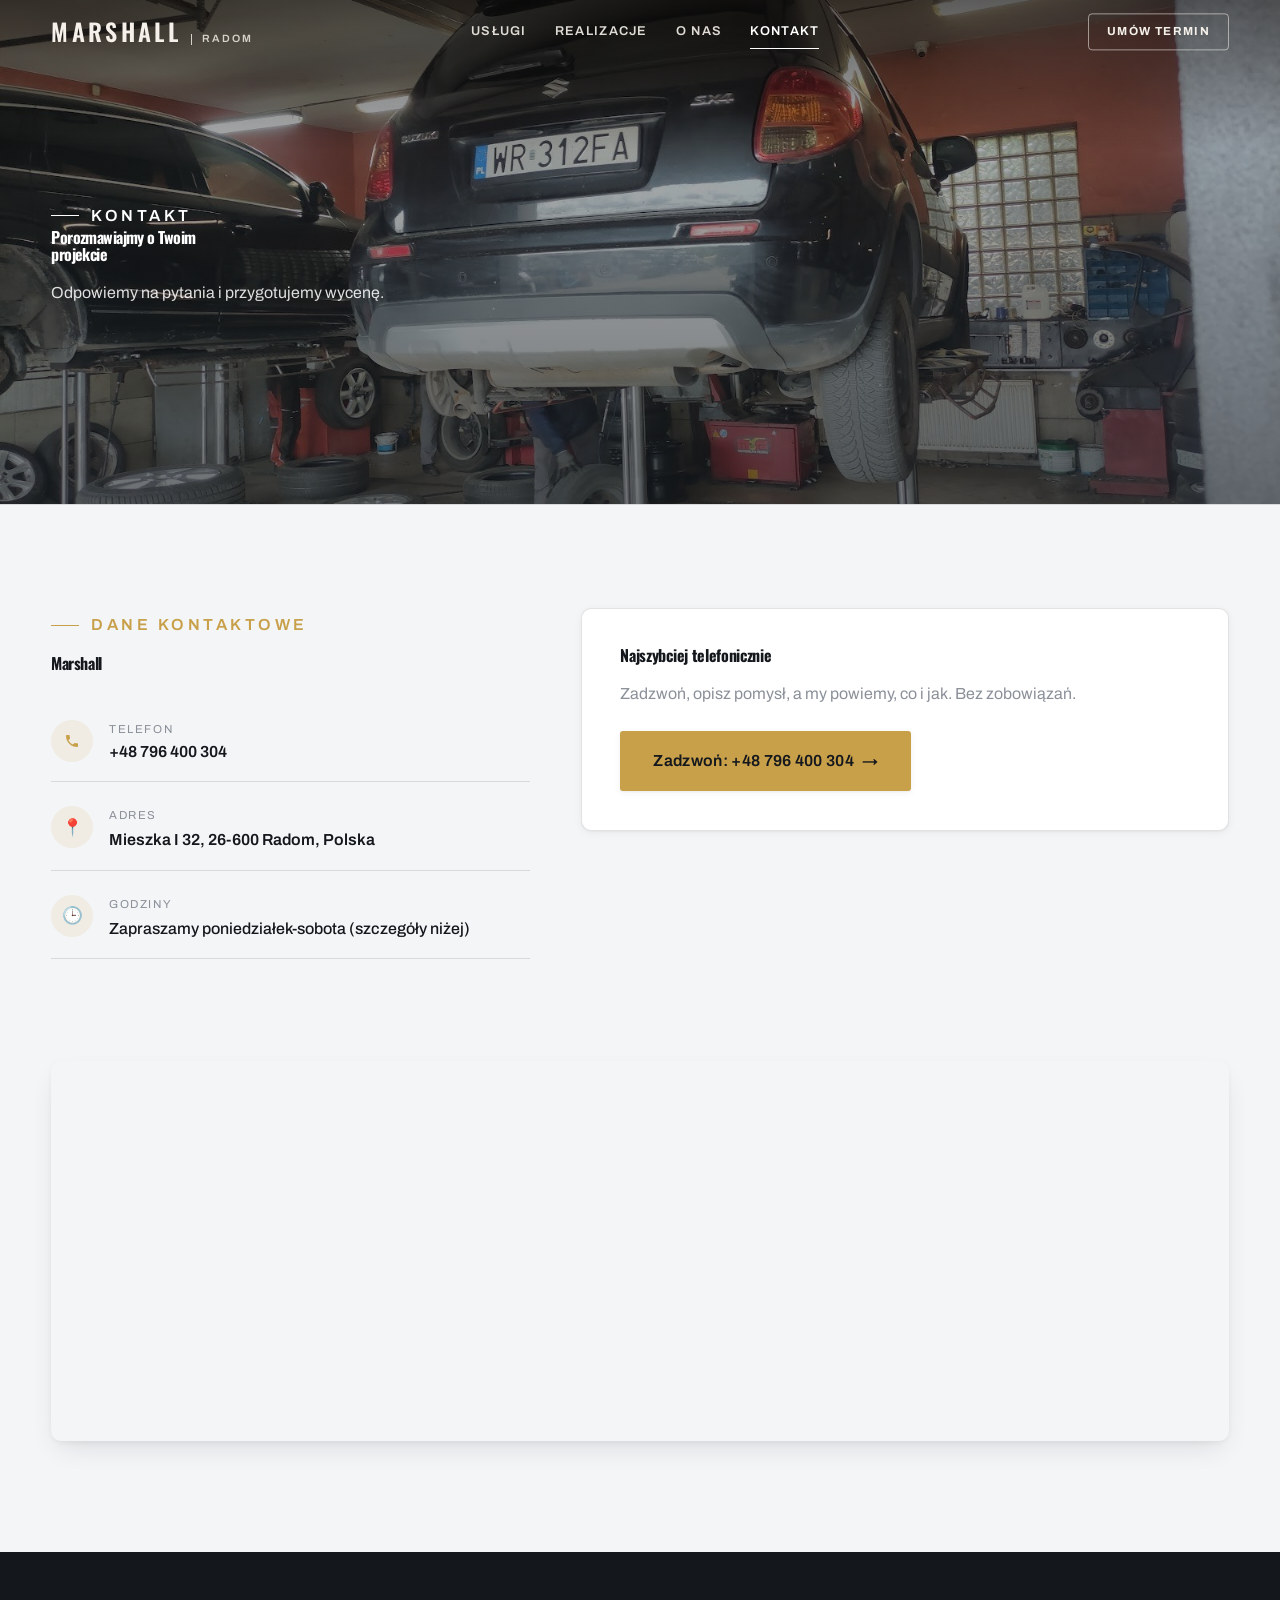
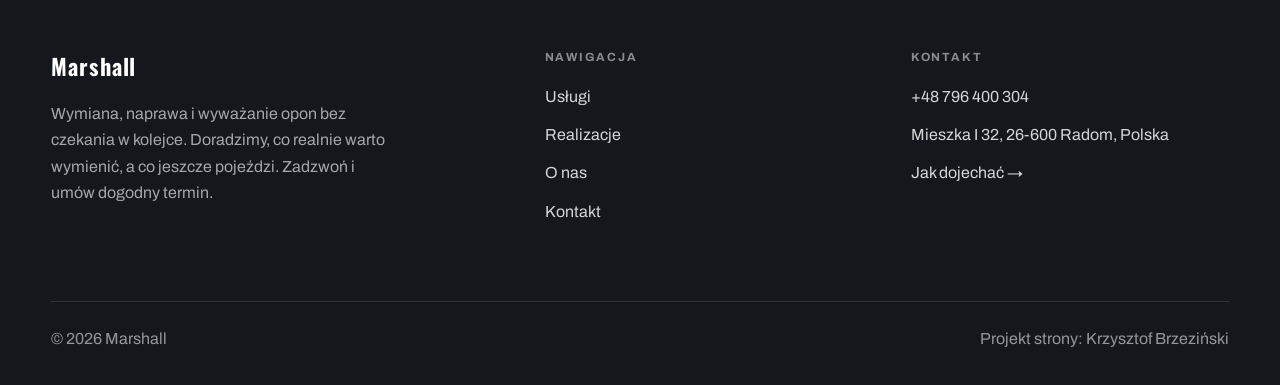
==== kontakt.html @ 0baf951d "Strona demo: marshall" ====
<!DOCTYPE html>
<html lang="pl">
<head>
<meta charset="UTF-8">
<meta name="viewport" content="width=device-width, initial-scale=1.0">
<title>Kontakt - Marshall</title>
<meta name="description" content="Kontakt Marshall - Mieszka I 32, 26-600 Radom, Polska">
<link rel="preconnect" href="https://fonts.googleapis.com">
<link rel="preconnect" href="https://fonts.gstatic.com" crossorigin>
<link href="https://fonts.googleapis.com/css2?family=Oswald:wght@500;600;700&family=Archivo:wght@400;500;600&display=swap" rel="stylesheet">
<link rel="stylesheet" href="assets/styles.css">
</head>
<body>

<header class="nav">
  <div class="wrap nav-inner">
    <a class="brand" href="index.html"><span class="name">Marshall</span><span class="sub">Radom</span></a>
    <nav class="nav-links">
      <a href="oferta.html">Usługi</a>
      <a href="realizacje.html">Realizacje</a>
      <a href="o-nas.html">O nas</a>
      <a href="kontakt.html" class="active">Kontakt</a>
      <a href="kontakt.html" class="btn btn-accent">Umów termin</a>
    </nav>
    <button class="nav-toggle" aria-label="Menu"><span></span><span></span><span></span></button>
  </div>
</header>

<section class="pagehead">
  <img src="img/g1.jpg" alt="Marshall - Porozmawiajmy o Twoim projekcie">
  <div class="wrap">
    <span class="eyebrow">Kontakt</span>
    <h1>Porozmawiajmy o Twoim projekcie</h1>
    <p>Odpowiemy na pytania i przygotujemy wycenę.</p>
  </div>
</section>
<section>
  <div class="wrap contact-grid">
    <div class="reveal">
      <span class="eyebrow">Dane kontaktowe</span>
      <h2 style="margin:var(--space-4) 0 var(--space-6)">Marshall</h2>
      <div class="info-list">
        <div class="info-row"><div class="ic"><svg class="ico-tel" width="16" height="16" viewBox="0 0 24 24" fill="none" aria-hidden="true"><path d="M6.6 10.8a15.5 15.5 0 0 0 6.6 6.6l2.2-2.2a1 1 0 0 1 1-.24 11.4 11.4 0 0 0 3.6.58 1 1 0 0 1 1 1V20a1 1 0 0 1-1 1A17 17 0 0 1 3 4a1 1 0 0 1 1-1h3.5a1 1 0 0 1 1 1c0 1.25.2 2.46.58 3.6a1 1 0 0 1-.25 1l-2.23 2.2Z" fill="currentColor"/></svg></div><div><div class="lbl">Telefon</div><a class="val" href="tel:+48796400304">+48 796 400 304</a></div></div>
        <div class="info-row"><div class="ic">📍</div><div><div class="lbl">Adres</div><div class="val">Mieszka I 32, 26-600 Radom, Polska</div></div></div>
        <div class="info-row"><div class="ic">🕒</div><div><div class="lbl">Godziny</div><div class="val" style="font-weight:500">Zapraszamy poniedziałek-sobota (szczegóły niżej)</div></div></div>
      </div>
    </div>
    <div class="reveal">
      <div class="form">
        <h3 style="margin-bottom:var(--space-4)">Najszybciej telefonicznie</h3>
        <p class="muted" style="margin-bottom:var(--space-5)">Zadzwoń, opisz pomysł, a my powiemy, co i jak. Bez zobowiązań.</p>
        <a href="tel:+48796400304" class="btn btn-accent" style="justify-content:center">Zadzwoń: +48 796 400 304 <span class="arr">→</span></a>
      </div>
    </div>
  </div>
</section>
<section style="padding-top:0">
  <div class="wrap reveal">
    <iframe class="map" title="Marshall - Radom" src="https://maps.google.com/maps?q=51.439507%2C21.1661644&z=15&output=embed" loading="lazy" referrerpolicy="no-referrer-when-downgrade"></iframe>
  </div>
</section>

<footer>
  <div class="wrap">
    <div class="foot-grid">
      <div class="foot-brand">
        <div class="name">Marshall</div>
        <p>Wymiana, naprawa i wyważanie opon bez czekania w kolejce. Doradzimy, co realnie warto wymienić, a co jeszcze pojeździ. Zadzwoń i umów dogodny termin.</p>
      </div>
      <div class="foot-col">
        <h4>Nawigacja</h4>
        <a href="oferta.html">Usługi</a>
        <a href="realizacje.html">Realizacje</a>
        <a href="o-nas.html">O nas</a>
        <a href="kontakt.html">Kontakt</a>
      </div>
      <div class="foot-col">
        <h4>Kontakt</h4>
        <a href="tel:+48796400304">+48 796 400 304</a>
        <p>Mieszka I 32, 26-600 Radom, Polska</p>
        <a href="https://maps.google.com/?cid=3467046883253085649&g_mp=CiVnb29nbGUubWFwcy5wbGFjZXMudjEuUGxhY2VzLkdldFBsYWNlEAIYBCAA" target="_blank" rel="noopener">Jak dojechać →</a>
      </div>
    </div>
    <div class="foot-bot">
      <span>© 2026 Marshall</span>
      <span>Projekt strony: Krzysztof Brzeziński</span>
    </div>
  </div>
</footer>
<div class="sticky-reserve"><a class="sr-book" href="kontakt.html">Umów termin</a><a class="sr-call" href="tel:+48796400304" aria-label="Zadzwoń"><svg class="ico-tel" width="16" height="16" viewBox="0 0 24 24" fill="none" aria-hidden="true"><path d="M6.6 10.8a15.5 15.5 0 0 0 6.6 6.6l2.2-2.2a1 1 0 0 1 1-.24 11.4 11.4 0 0 0 3.6.58 1 1 0 0 1 1 1V20a1 1 0 0 1-1 1A17 17 0 0 1 3 4a1 1 0 0 1 1-1h3.5a1 1 0 0 1 1 1c0 1.25.2 2.46.58 3.6a1 1 0 0 1-.25 1l-2.23 2.2Z" fill="currentColor"/></svg></a></div>

<script src="assets/main.js"></script>
</body>
</html>
---- assets/styles.css ----
/* ============================================================
   STOLBASZ — premium, architektoniczny B2B fit-out
   Jasna paleta, zero brązu. System wg premium-web-craft.
   Projekt strony: Krzysztof Brzeziński
   ============================================================ */

:root{
  /* PALETA — jasna, architektoniczna, chłodna */
  --paper:#f4f5f7;          /* główne tło */
  --paper-2:#e7e9ee;        /* sekcje alternatywne (chłodny jasny szary) */
  --paper-3:#e7e9ee;        /* delikatne wypełnienia */
  --ink:#14171c;            /* tekst główny — chłodny grafit */
  --ink-soft:#1f242c;       /* nagłówki drugorzędne */
  --muted:#8b9099;          /* tekst poboczny */
  --line:rgba(20,23,28,.12);/* hairline */
  --accent:#c8a04a;         /* stonowany petrol-slate — jedyny akcent */
  --accent-d:#9a7a31;
  --accent-soft:rgba(200,160,74,.10);
  --dark:#14171c;           /* sekcje ciemne (stopka/CTA) */

  /* ODSTĘPY — skala 4/8 */
  --space-1:4px; --space-2:8px; --space-3:12px; --space-4:16px; --space-5:24px;
  --space-6:32px; --space-7:48px; --space-8:64px; --space-9:96px; --space-10:128px;

  /* TYPOGRAFIA — fluid clamp() */
  --text-sm:clamp(.82rem,.8rem+.1vw,.9rem);
  --text-base:clamp(1rem,.97rem+.15vw,1.1rem);
  --text-lg:clamp(1.12rem,1.05rem+.3vw,1.3rem);
  --text-h3:clamp(1.2rem,1.1rem+.5vw,1.5rem);
  --text-h2:clamp(1.9rem,1.5rem+1.9vw,2.8rem);
  --text-h1:clamp(2.6rem,1.9rem+3.6vw,4.6rem);

  /* PROMIENIE — architektoniczne, raczej ostre */
  --r-sm:3px; --r-md:6px; --r-lg:10px;

  /* RUCH */
  --ease:cubic-bezier(.25,.46,.45,.94); --dur:.24s;

  /* CIENIE — miękkie, warstwowe */
  --sh-sm:0 1px 2px rgba(16,24,32,.04), 0 2px 8px rgba(16,24,32,.05);
  --sh-md:0 2px 6px rgba(16,24,32,.05), 0 12px 28px -8px rgba(16,24,32,.12);
  --sh-lg:0 6px 14px rgba(16,24,32,.07), 0 26px 56px -18px rgba(16,24,32,.22);

  --hairline:1px solid var(--line);

  --font-display:'Oswald','Archivo',sans-serif;
  --font-body:'Archivo',sans-serif;
}

*{box-sizing:border-box;margin:0;padding:0}
html{scroll-behavior:smooth}
body{
  font-family:var(--font-body);
  font-size:var(--text-base);
  line-height:1.65;
  color:var(--ink);
  background:var(--paper);
  -webkit-font-smoothing:antialiased;
  text-rendering:optimizeLegibility;
}
img{max-width:100%;display:block}
a{color:inherit;text-decoration:none}

.wrap{width:min(92%,1180px);margin-inline:auto}
section{padding-block:clamp(52px,6.5vw,96px)}

h1,h2,h3{font-family:var(--font-display);font-weight:700;line-height:1.08;letter-spacing:-.02em;color:var(--ink)}
h1{font-size:var(--text-h1);letter-spacing:-.035em}
h2{font-size:var(--text-h2);letter-spacing:-.025em}
h3{font-size:var(--text-h3)}
p{max-width:65ch}

.eyebrow{
  font-family:var(--font-body);
  font-size:var(--text-sm);
  font-weight:600;
  letter-spacing:.18em;
  text-transform:uppercase;
  color:var(--accent);
  display:inline-flex;align-items:center;gap:var(--space-3);
}
.eyebrow::before{content:"";width:28px;height:1px;background:var(--accent);display:inline-block}

.muted{color:var(--muted)}
.lead{font-size:var(--text-lg);line-height:1.55;color:var(--ink-soft);max-width:50ch}

/* ---------- BUTTONS ---------- */
.btn{
  display:inline-flex;align-items:center;gap:var(--space-2);
  font-weight:600;font-size:var(--text-sm);letter-spacing:.02em;
  padding:var(--space-4) var(--space-6);
  border-radius:var(--r-sm);
  transition:transform var(--dur) var(--ease),box-shadow var(--dur) var(--ease),background var(--dur) var(--ease);
  cursor:pointer;border:1px solid transparent;
}
.btn-accent{background:var(--accent);color:#fff;box-shadow:var(--sh-sm)}
.btn-accent:hover{background:var(--accent-d);transform:translateY(-2px);box-shadow:var(--sh-md)}
.btn-accent:active{transform:translateY(0);box-shadow:var(--sh-sm)}
.btn-ghost{background:transparent;color:var(--ink);border-color:var(--line)}
.btn-ghost:hover{border-color:var(--accent);color:var(--accent);transform:translateY(-2px)}
.btn-light{background:#fff;color:var(--ink);box-shadow:var(--sh-sm)}
.btn-light:hover{transform:translateY(-2px);box-shadow:var(--sh-md)}
.btn .arr{transition:transform var(--dur) var(--ease)}
.btn:hover .arr{transform:translateX(4px)}

/* ---------- NAV ---------- */
.nav{
  position:sticky;top:0;z-index:50;
  background:color-mix(in srgb,var(--paper) 88%,transparent);
  backdrop-filter:saturate(140%) blur(10px);
  border-bottom:var(--hairline);
}
.nav-inner{display:flex;align-items:center;justify-content:space-between;height:72px}
.brand{display:flex;flex-direction:column;line-height:1}
.brand .name{font-family:var(--font-display);font-weight:800;font-size:1.35rem;letter-spacing:.04em}
.brand .sub{font-size:.62rem;letter-spacing:.34em;text-transform:uppercase;color:var(--muted);margin-top:5px}
.nav-links{display:flex;align-items:center;gap:var(--space-6)}
.nav-links a{font-size:var(--text-sm);font-weight:500;color:var(--ink-soft);position:relative;padding-block:4px;transition:color var(--dur) var(--ease)}
.nav-links a::after{content:"";position:absolute;left:0;bottom:0;width:0;height:1.5px;background:var(--accent);transition:width var(--dur) var(--ease)}
.nav-links a:hover,.nav-links a.active{color:var(--ink)}
.nav-links a:hover::after,.nav-links a.active::after{width:100%}
.nav-links .btn{padding:var(--space-2) var(--space-5)}
/* przyciski w nav: właściwy kolor (przebij .nav-links a) + bez podkreślenia */
.nav-links a.btn-accent{color:#fff}
.nav-links a.btn-ghost,.nav-links a.btn-light{color:var(--ink)}
.nav-links a.btn::after{display:none}
.nav-toggle{display:none;background:none;border:none;cursor:pointer;flex-direction:column;gap:5px;padding:8px}
.nav-toggle span{width:24px;height:2px;background:var(--ink);transition:var(--dur)}

/* ---------- HERO (split) ---------- */
.hero{position:relative;overflow:hidden;border-bottom:var(--hairline)}
.hero-grid{display:grid;grid-template-columns:1.05fr .95fr;gap:clamp(24px,4vw,60px);align-items:center;
  padding-block:clamp(36px,4.5vw,64px)}
.hero-copy .eyebrow{margin-bottom:var(--space-5)}
.hero-copy h1{margin-bottom:var(--space-5)}
.hero-copy .lead{margin-bottom:var(--space-7)}
.hero-actions{display:flex;flex-wrap:wrap;gap:var(--space-4)}
.hero-art{position:relative;aspect-ratio:4/3;border-radius:var(--r-lg);overflow:hidden;box-shadow:var(--sh-lg)}
.hero-art img{width:100%;height:100%;object-fit:cover}
.hero-art::after{content:"";position:absolute;inset:0;background:linear-gradient(180deg,transparent 55%,rgba(18,24,28,.28))}
.hero-badge{position:absolute;left:var(--space-5);bottom:var(--space-5);z-index:2;
  background:rgba(252,252,251,.94);backdrop-filter:blur(4px);
  border-radius:var(--r-md);padding:var(--space-4) var(--space-5);box-shadow:var(--sh-md);max-width:78%}
.hero-badge strong{display:block;font-family:var(--font-display);font-size:1rem;letter-spacing:-.01em}
.hero-badge span{font-size:var(--text-sm);color:var(--muted)}

/* ---------- HERO duży / kinowy (strona główna) ---------- */
.hero-cine{position:relative;min-height:clamp(560px,82vh,840px);min-height:clamp(560px,82svh,840px);display:flex;align-items:center;overflow:hidden;border-bottom:var(--hairline)}
.hero-cine>img{position:absolute;inset:0;width:100%;height:100%;object-fit:cover;z-index:0}
.hero-cine::after{content:"";position:absolute;inset:0;z-index:1;
  background:linear-gradient(95deg,rgba(13,18,23,.86) 0%,rgba(13,18,23,.64) 32%,rgba(13,18,23,.24) 62%,rgba(13,18,23,.04) 100%)}
.hero-cine .wrap{position:relative;z-index:2;padding-block:var(--space-8)}
.hero-cine .hero-copy{max-width:660px}
.hero-cine .eyebrow{color:#fff;margin-bottom:var(--space-5)}
.hero-cine .eyebrow::before{background:#fff}
.hero-cine h1{color:#fff;margin-bottom:var(--space-5);font-size:clamp(2.9rem,2rem+4.4vw,5.2rem)}
.hero-cine .lead{color:rgba(255,255,255,.92);max-width:48ch;margin-bottom:var(--space-7)}
.hero-cine .hero-actions{display:flex;flex-wrap:wrap;gap:var(--space-4)}
@media(max-width:680px){
  .hero-cine{min-height:clamp(520px,76vh,640px);min-height:clamp(520px,76svh,640px);align-items:flex-end}
  .hero-cine::after{background:linear-gradient(0deg,rgba(13,18,23,.9) 6%,rgba(13,18,23,.45) 55%,rgba(13,18,23,.25) 100%)}
  .hero-cine .wrap{padding-bottom:var(--space-9)}
}

/* full-bleed hero variant (podstrony) */
.pagehead{position:relative;min-height:46vh;min-height:46svh;display:flex;align-items:flex-end;overflow:hidden;border-bottom:var(--hairline)}
.pagehead img{position:absolute;inset:0;width:100%;height:100%;object-fit:cover}
.pagehead::after{content:"";position:absolute;inset:0;background:linear-gradient(180deg,rgba(18,24,28,.25),rgba(18,24,28,.62))}
.pagehead .wrap{position:relative;z-index:2;padding-block:var(--space-9);color:#fff}
.pagehead h1{color:#fff;max-width:18ch}
.pagehead .eyebrow{color:#fff}
.pagehead .eyebrow::before{background:#fff}
.pagehead p{color:rgba(255,255,255,.86);margin-top:var(--space-4);max-width:54ch}

/* ---------- STRIP (pasek skrótów / liczby) ---------- */
.strip{background:var(--dark);color:#fff}
.strip .wrap{display:grid;grid-template-columns:repeat(4,1fr);gap:var(--space-6);padding-block:var(--space-8)}
.strip .item .k{font-family:var(--font-display);font-size:clamp(1.6rem,1.2rem+1.4vw,2.4rem);font-weight:800;letter-spacing:-.02em;color:#fff}
.strip .item .v{font-size:var(--text-sm);color:rgba(255,255,255,.66);margin-top:var(--space-2);line-height:1.45}
.strip .item{border-left:2px solid var(--accent);padding-left:var(--space-5)}

/* ---------- SECTION HEAD ---------- */
.head{max-width:48rem;margin-bottom:var(--space-8)}
.head.center{margin-inline:auto;text-align:center}
.head .eyebrow{margin-bottom:var(--space-4)}
.head h2{margin-bottom:var(--space-4)}
.head p{color:var(--muted);font-size:var(--text-lg);line-height:1.55}
.head.center p{margin-inline:auto}

/* ---------- INTRO SPLIT ---------- */
.split{display:grid;grid-template-columns:.92fr 1.08fr;gap:clamp(28px,5vw,80px);align-items:center}
.split.rev{grid-template-columns:1.08fr .92fr}
.split.rev .split-art{order:-1}
.split-art{position:relative;aspect-ratio:5/4;border-radius:var(--r-lg);overflow:hidden;box-shadow:var(--sh-lg)}
.split-art img{width:100%;height:100%;object-fit:cover}
.split-copy h2{margin-bottom:var(--space-5)}
.split-copy p+p{margin-top:var(--space-4)}
.split-copy .btn{margin-top:var(--space-6)}

/* ---------- SERVICES (zakres) ---------- */
.svc-grid{display:grid;grid-template-columns:repeat(auto-fit,minmax(280px,1fr));gap:var(--space-5)}
.svc{background:#fff;border:var(--hairline);border-radius:var(--r-md);padding:var(--space-7) var(--space-6);
  transition:transform var(--dur) var(--ease),box-shadow var(--dur) var(--ease),border-color var(--dur) var(--ease);
  position:relative;overflow:hidden}
.svc::before{content:"";position:absolute;left:0;top:0;width:3px;height:0;background:var(--accent);transition:height var(--dur) var(--ease)}
.svc:hover{transform:translateY(-4px);box-shadow:var(--sh-md);border-color:transparent}
.svc:hover::before{height:100%}
.svc .ic{font-family:var(--font-display);font-size:.8rem;font-weight:700;letter-spacing:.12em;color:var(--accent);margin-bottom:var(--space-4)}
.svc h3{margin-bottom:var(--space-3);font-size:1.22rem}
.svc p{color:var(--muted);font-size:var(--text-base);line-height:1.6}

/* big detailed service rows */
.svc-row{display:grid;grid-template-columns:.8fr 1.2fr;gap:clamp(20px,4vw,60px);align-items:center;padding-block:var(--space-8)}
.svc-row+.svc-row{border-top:var(--hairline)}
.svc-row.rev{grid-template-columns:1.2fr .8fr}
.svc-row.rev .svc-row-art{order:-1}
.svc-row-art{aspect-ratio:4/3;border-radius:var(--r-md);overflow:hidden;box-shadow:var(--sh-md)}
.svc-row-art img{width:100%;height:100%;object-fit:cover}
.svc-row h3{font-size:1.5rem;margin-bottom:var(--space-4)}
.svc-row .num{font-family:var(--font-display);font-size:.85rem;font-weight:700;letter-spacing:.14em;color:var(--accent);display:block;margin-bottom:var(--space-3)}
.svc-row ul{list-style:none;margin-top:var(--space-4);display:flex;flex-direction:column;gap:var(--space-2)}
.svc-row li{position:relative;padding-left:var(--space-5);color:var(--muted);font-size:var(--text-base)}
.svc-row li::before{content:"";position:absolute;left:0;top:.62em;width:8px;height:1px;background:var(--accent)}

/* ---------- GALLERY (realizacje) ---------- */
.gallery{display:grid;grid-template-columns:repeat(12,1fr);gap:var(--space-4);grid-auto-rows:200px}
/* GALERIA MASONRY — pionowe zdjęcia (portrety beauty/wellness) bez przycinania: kolumny, height auto */
.gallery-masonry{column-count:3;column-gap:var(--space-4)}
@media(max-width:900px){.gallery-masonry{column-count:2}}
@media(max-width:560px){.gallery-masonry{column-count:1}}
.gallery-masonry .m-tile{break-inside:avoid;margin:0 0 var(--space-4);padding:0;position:relative;overflow:hidden;border-radius:var(--r-md);border:1px solid var(--line)}
.gallery-masonry .m-tile img{width:100%;height:auto;display:block}
.gallery-masonry .m-tile .cap{position:absolute;left:0;right:0;bottom:0;padding:var(--space-4);color:#fff;background:linear-gradient(0deg,rgba(0,0,0,.55),transparent);font-size:var(--text-sm)}
.tile{position:relative;overflow:hidden;border-radius:var(--r-md);box-shadow:var(--sh-sm);
  transition:transform var(--dur) var(--ease),box-shadow var(--dur) var(--ease)}
.tile img{width:100%;height:100%;object-fit:cover;transition:transform .6s var(--ease)}
.tile:hover{box-shadow:var(--sh-md)}
.tile:hover img{transform:scale(1.05)}
.tile .cap{position:absolute;left:0;right:0;bottom:0;padding:var(--space-5) var(--space-4) var(--space-4);
  background:linear-gradient(transparent,rgba(18,24,28,.78));color:#fff;
  font-size:var(--text-sm);font-weight:600;letter-spacing:.01em;
  opacity:0;transform:translateY(8px);transition:var(--dur) var(--ease)}
.tile:hover .cap{opacity:1;transform:translateY(0)}
.tile .cap small{display:block;font-weight:400;opacity:.78;letter-spacing:.04em;text-transform:uppercase;font-size:.66rem;margin-top:3px}
/* bento spans */
.t-wide{grid-column:span 6}
.t-tall{grid-column:span 6;grid-row:span 2}
.t-std{grid-column:span 6}
.t-third{grid-column:span 4}
.t-two3{grid-column:span 8}

/* ---------- TRUST / WIARYGODNOŚĆ ---------- */
.trust{background:var(--paper-2)}
.trust-grid{display:grid;grid-template-columns:repeat(auto-fit,minmax(240px,1fr));gap:var(--space-5);margin-top:var(--space-7)}
.trust-card{background:#fff;border-radius:var(--r-md);padding:var(--space-7) var(--space-6);box-shadow:var(--sh-sm);border-top:3px solid var(--accent)}
.trust-card .big{font-family:var(--font-display);font-size:clamp(1.8rem,1.3rem+1.6vw,2.6rem);font-weight:800;letter-spacing:-.02em;color:var(--ink);line-height:1}
.trust-card h3{font-size:1.12rem;margin:var(--space-3) 0 var(--space-2)}
.trust-card p{color:var(--muted);font-size:var(--text-base);line-height:1.55}

/* ---------- CTA band ---------- */
.cta{background:var(--dark);color:#fff;position:relative;overflow:hidden}
.cta .wrap{display:grid;grid-template-columns:1.4fr .6fr;gap:var(--space-7);align-items:center;position:relative;z-index:2}
.cta h2{color:#fff;max-width:20ch}
.cta p{color:rgba(255,255,255,.74);margin-top:var(--space-4)}
.cta-actions{display:flex;flex-direction:column;gap:var(--space-3);align-items:flex-start}
.cta::before{content:"";position:absolute;right:-80px;top:-80px;width:360px;height:360px;border-radius:50%;
  background:radial-gradient(circle,var(--accent-soft),transparent 70%)}

/* ---------- CONTACT ---------- */
.contact-grid{display:grid;grid-template-columns:.85fr 1.15fr;gap:clamp(28px,4vw,56px);align-items:start}
.info-list{display:flex;flex-direction:column;gap:var(--space-2)}
.info-row{display:flex;gap:var(--space-4);align-items:flex-start;padding-block:var(--space-4);border-bottom:var(--hairline)}
.info-row .ic{flex:none;width:42px;height:42px;display:grid;place-items:center;border-radius:50%;
  background:var(--accent-soft);color:var(--accent);font-size:1.05rem}
.info-row .lbl{font-size:.72rem;letter-spacing:.14em;text-transform:uppercase;color:var(--muted)}
.info-row .val{font-weight:600;font-size:var(--text-base);margin-top:2px}
.info-row a.val:hover{color:var(--accent)}
.map{border:none;border-radius:var(--r-lg);box-shadow:var(--sh-md);width:100%;height:100%;min-height:380px;filter:grayscale(.2) contrast(1.02)}
.form{background:#fff;border:var(--hairline);border-radius:var(--r-lg);padding:clamp(24px,3vw,40px);box-shadow:var(--sh-sm)}
.form .fld{margin-bottom:var(--space-5)}
.form label{display:block;font-size:var(--text-sm);font-weight:600;margin-bottom:var(--space-2)}
.form input,.form textarea{width:100%;font-family:inherit;font-size:var(--text-base);color:var(--ink);
  padding:var(--space-4);border:var(--hairline);border-radius:var(--r-sm);background:var(--paper);transition:border-color var(--dur)}
.form input:focus,.form textarea:focus{outline:none;border-color:var(--accent);background:#fff}
.form textarea{resize:vertical;min-height:120px}
.form .note{font-size:var(--text-sm);color:var(--muted);margin-top:var(--space-3)}

/* ---------- FOOTER ---------- */
footer{background:var(--dark);color:#fff;padding-block:var(--space-9) var(--space-6)}
.foot-grid{display:grid;grid-template-columns:1.4fr 1fr 1fr;gap:var(--space-7);margin-bottom:var(--space-8)}
.foot-brand .name{font-family:var(--font-display);font-weight:800;font-size:1.4rem;letter-spacing:.04em}
.foot-brand p{color:rgba(255,255,255,.62);margin-top:var(--space-4);font-size:var(--text-base);max-width:38ch}
.foot-col h4{font-size:.74rem;letter-spacing:.16em;text-transform:uppercase;color:rgba(255,255,255,.5);margin-bottom:var(--space-4)}
.foot-col a,.foot-col p{display:block;color:rgba(255,255,255,.82);font-size:var(--text-base);margin-bottom:var(--space-3)}
.foot-col a:hover{color:#fff}
.foot-bot{border-top:1px solid rgba(255,255,255,.12);padding-top:var(--space-5);display:flex;justify-content:space-between;flex-wrap:wrap;gap:var(--space-3);
  font-size:var(--text-sm);color:rgba(255,255,255,.55)}
.foot-bot a:hover{color:#fff}

/* ---------- REVEAL ---------- */
.reveal{opacity:0;transform:translateY(22px);transition:opacity .6s var(--ease),transform .6s var(--ease)}
.reveal.in{opacity:1;transform:none}

/* ---------- RESPONSIVE ---------- */
@media(max-width:920px){
  .hero-grid,.split,.split.rev,.svc-row,.svc-row.rev,.cta .wrap,.contact-grid,.foot-grid{grid-template-columns:1fr}
  .split.rev .split-art,.svc-row.rev .svc-row-art{order:0}
  .hero-art{aspect-ratio:16/10;max-height:420px}
  .strip .wrap{grid-template-columns:repeat(2,1fr);gap:var(--space-7)}
  .gallery{grid-auto-rows:180px}
  .t-wide,.t-tall,.t-std,.t-third,.t-two3{grid-column:span 6}
  .t-tall{grid-row:span 1}
  .cta-actions{flex-direction:row;flex-wrap:wrap}
  .foot-grid{gap:var(--space-6)}
}
@media(max-width:680px){
  .nav-links{position:fixed;inset:72px 0 auto 0;background:var(--paper);flex-direction:column;align-items:stretch;
    gap:0;padding:var(--space-4) 6%;border-bottom:var(--hairline);box-shadow:var(--sh-md);
    transform:translateY(-120%);transition:transform var(--dur) var(--ease)}
  .nav-links.open{transform:translateY(0)}
  .nav-links a{padding-block:var(--space-4);border-bottom:var(--hairline)}
  .nav-links .btn{margin-top:var(--space-3);justify-content:center}
  .nav-toggle{display:flex}
  .strip .wrap{grid-template-columns:1fr}
  .gallery{grid-template-columns:repeat(6,1fr)}
  .foot-grid{grid-template-columns:1fr}
}
@media(prefers-reduced-motion:reduce){
  *{animation-duration:.01ms!important;transition:none!important}
  .reveal{opacity:1!important;transform:none!important}
  html{scroll-behavior:auto}
}

/* ============================================================
   PREMIUM LAYER — destylat deep-researchu branż (anty-AI, spokój).
   Zmienne STOLBASZ (--accent/--ink/--paper/--line/--dark). Ruch ledwo
   zauważalny, krzywa cubic-bezier(.16,.84,.44,1); prefers-reduced-motion
   pokryte blanketem wyżej. Karty hairline zamiast cieni = #1 sygnał „nie-AI".
   ============================================================ */

/* więcej oddechu między sekcjami (liderzy: 110-130px) */
section{padding-block:clamp(64px,8vw,128px)}

/* 1) Aksamitny reveal — dłuższa, miękka krzywa zamiast „skoku" */
.reveal{transition:opacity .9s cubic-bezier(.16,.84,.44,1),transform .9s cubic-bezier(.16,.84,.44,1);will-change:opacity,transform}
/* stagger TYLKO w galerii (tam pozycja = porządek dzieci) */
.gallery .reveal:nth-child(2){transition-delay:.07s}
.gallery .reveal:nth-child(3){transition-delay:.14s}
.gallery .reveal:nth-child(4){transition-delay:.21s}
.gallery .reveal:nth-child(5){transition-delay:.28s}
.gallery .reveal:nth-child(6){transition-delay:.35s}

/* 2) Hero STATYCZNY na .hero-cine — Ken Burns CAŁKIEM WYŁĄCZONY 26.06 (3. zgłoszenie Szymona).
   GENEZA: animowanie scale na <img> hero z teksturami (cegły/framugi) re-samplinguje obraz
   klatka po klatce → na części ekranów drobne drganie/shimmer = „heroshot się trzęsie".
   translateY usunięto wcześniej, scale-only + will-change/GPU NIE wystarczyły do GWARANCJI gładkości.
   Krzysztof zażądał pewności („make sure, że błąd się nie pojawi") > efekt. Zero animacji = 0% drgania.
   Delikatny zoom zostaje TYLKO w pełnoekranowych hero gastro/studio (hg-bg/hs-bg — tło, inny
   mechanizm, chwalone, nigdy nie zgłaszane). NIE wracać do KB na .hero-cine bez realnego testu
   na sprzęcie klienta — to ryzyko regresji „trzęsienia”. */
/* BEZPIECZNY "wow" na hero = jednorazowy FADE-IN (opacity), nie zoom.
   opacity nie dotyka bitmapy → gładkie na KAŻDYM zdjęciu/ekranie/GPU, zero ryzyka migotania.
   Geometryczny ruch (scale/translate) na .hero-cine jest ZAKAZANY (bramka pilnuje). */
@keyframes heroFade{from{opacity:0}to{opacity:1}}
.hero-cine>img{transform:none;animation:heroFade 1.1s ease-out both}

/* 3) Akcentowy hairline pod nagłówkiem sekcji, który „rysuje się" przy wejściu */
.head h2{position:relative;padding-bottom:18px}
.head h2::after{content:"";position:absolute;left:0;bottom:0;height:1px;width:0;background:var(--accent);transition:width 1s cubic-bezier(.16,.84,.44,1) .15s}
.head.center h2::after{left:50%;transform:translateX(-50%)}
.head.reveal.in h2::after,.head.center.reveal.in h2::after{width:54px}

/* 4) Karty HAIRLINE zamiast cieni/zaokrągleń (najmocniejszy anty-AI detal) */
.svc{background:transparent;border:1px solid var(--line);border-radius:var(--r-sm);box-shadow:none}
.svc:hover{box-shadow:none;border-color:var(--accent);transform:translateY(-3px)}
.trust-card{background:transparent;box-shadow:none;border:1px solid var(--line);border-top:2px solid var(--accent);border-radius:var(--r-sm)}
.tile{box-shadow:none;border-radius:var(--r-sm)}
.tile:hover{box-shadow:none}

/* 5) Sticky-nav kondensuje się po przewinięciu (sygnał dopracowania) */
.nav{transition:box-shadow .4s ease,background .4s ease}
.nav.is-stuck{box-shadow:0 1px 0 var(--line),0 14px 30px -24px rgba(0,0,0,.45)}
.nav-inner{transition:height .35s var(--ease)}
.nav.is-stuck .nav-inner{height:60px}

/* 6) MANIFESTO — pełnoekranowy cytat-bohater (zastępuje generyczne „Dlaczego my") */
.manifesto{background:var(--paper-2);text-align:center}
.manifesto .wrap{max-width:60rem}
.manifesto p{font-family:var(--font-display);font-style:italic;font-size:clamp(1.6rem,1rem+2.4vw,2.8rem);line-height:1.32;color:var(--ink-soft);margin-inline:auto;max-width:26ch;position:relative;padding-top:var(--space-8)}
.manifesto p::before{content:"";position:absolute;top:0;left:50%;transform:translateX(-50%);width:54px;height:1px;background:var(--accent)}
.manifesto p span{color:var(--accent);font-style:italic}

/* 7) GATEWAYS — 3 duże bramy-zdjęcia (zamiast paska menu usług) */
.gateways{display:grid;grid-template-columns:repeat(3,1fr);gap:var(--space-4)}
.gateway{position:relative;aspect-ratio:3/4;overflow:hidden;border-radius:var(--r-sm);display:block}
.gateway img{width:100%;height:100%;object-fit:cover;transition:transform .8s var(--ease),filter .5s var(--ease)}
.gateway::after{content:"";position:absolute;inset:0;background:linear-gradient(180deg,transparent 38%,rgba(18,24,28,.74))}
.gateway:hover img{transform:scale(1.05);filter:brightness(1.05)}
.gateway .g-ttl{position:absolute;left:0;right:0;bottom:0;z-index:2;padding:var(--space-6) var(--space-5);color:#fff;font-family:var(--font-display);font-size:1.45rem;letter-spacing:-.01em;line-height:1.15}
.gateway .g-ttl small{display:block;font-family:var(--font-body);font-size:var(--text-sm);font-weight:400;opacity:.82;letter-spacing:.03em;margin-top:5px}
@media(max-width:760px){.gateways{grid-template-columns:1fr}.gateway{aspect-ratio:16/10}}

/* 8) LOGO klienta w nagłówku (gdy podane --logo) */
.brand-logo{height:40px;width:auto;max-width:220px;object-fit:contain;display:block}
.nav.is-stuck .brand-logo{height:34px}
@media(max-width:680px){.brand-logo{height:32px}}

/* === rodzina: auto === */
/* ============================================================
   RODZINA: AUTO (detailing / auto-serwis / powłoki / lakiernictwo / myjnia)
   Doklejane NA WIERZCH base.css. Skin auto (Oswald + grafit/bursztyn).
   Filozofia: PREMIUM, MĘSKO, TECHNICZNIE + "Umów termin". Jasna baza, ciemne kinowe hero, Oswald CAPS.
   (Świadomie BEZ ciemnej bazy - dark-skin guard wymusza jasne tło; ciemne hero+paski daja dramat.)
   FAZA 3 (research wf_5b470404, topowe studia detailingu/powłok): osobny układ - hero-auto (kicker+claim+1 CTA),
   nav fixed przezroczysty->ciemny grafit + zwijany, spec-ribbon (sygnatura), pakiety powłok (1 ciemny band),
   before/after suwak, poziomy "bay" proces, marki. Pakiety/before-after/marki = BRAMKOWANE (tylko z reconu).
   ============================================================ */

/* --- Wersaliki na nagłówkach sekcji (motorsport/inżynierski sznyt) --- */
.head h2{text-transform:uppercase;letter-spacing:.015em}
.eyebrow{letter-spacing:.22em}

/* --- Ostrzejsze, "techniczne" karty --- */
.svc,.trust-card,.tile,.gateway,.svc-row-art,.split-art{border-radius:var(--r-sm)}

/* --- STICKY "Umów termin" (mobile) --- */
.sticky-reserve{display:none}
@media(max-width:820px){
  .sticky-reserve{display:flex;position:fixed;left:0;right:0;bottom:0;z-index:90;
    background:var(--line);box-shadow:0 -6px 20px -10px rgba(0,0,0,.4)}
  .sticky-reserve a{padding:15px 8px;text-align:center;font-weight:700;font-size:.95rem;text-transform:uppercase;letter-spacing:.03em}
  .sr-book{flex:1;background:var(--accent);color:#fff}
  .sr-call{width:60px;background:var(--paper);color:var(--ink);font-size:1.15rem;border-left:1px solid var(--line)}
  body{padding-bottom:56px}
}

/* ============================================================
   FAZA 3 - OSOBNY UKŁAD AUTO (detailing/powłoki). Wszystko poniżej doklejane na wierzch.
   ============================================================ */

/* --- Brass = ciemny tekst dla kontrastu (mosiądz #c8a04a + biel = za słaby kontrast) --- */
.btn-accent{color:#14171c}
.btn-accent:hover{color:#14171c}

/* === HERO AUTO: pełnoekranowe ciemne kino, blok dolny-lewy, Ken Burns, kontrast gwarantowany === */
.hero-auto{position:relative;height:100vh;height:100svh;min-height:560px;display:flex;align-items:flex-end;overflow:hidden;isolation:isolate;background:#0a0c0f}
.hero-auto .ha-bg{position:absolute;inset:0;width:100%;height:100%;object-fit:cover;z-index:-2;will-change:transform}
/* Ken Burns = TYLKO scale (zero translate = zero dryfu), DESKTOP-only (min-width:900) - zgodnie z konwencją base.css heroBreath, anty-jank na mobile */
@keyframes haKen{from{transform:scale(1.04)}to{transform:scale(1.12)}}
@media(min-width:900px){.hero-auto .ha-bg{animation:haKen 30s ease-out infinite alternate}}
/* Kontrast GWARANTOWANY niezależnie od zdjęcia: (a) ciemna LEWA kolumna pod tekstem (tekst jest do lewej, top->bottom),
   (b) górny scrim pod nav + dolny scrim. Nie liczymy na ciemne zdjęcie. */
.hero-auto .ha-veil{position:absolute;inset:0;z-index:-1;
  background:linear-gradient(90deg,rgba(10,12,15,.76) 0%,rgba(10,12,15,.34) 32%,rgba(10,12,15,0) 60%),
             linear-gradient(180deg,rgba(10,12,15,.42) 0%,rgba(10,12,15,0) 30%,rgba(10,12,15,.55) 78%,rgba(10,12,15,.82) 100%)}
.ha-inner{position:relative;z-index:2;margin:0 0 clamp(2.6rem,7vh,5rem) clamp(1.4rem,5vw,4rem);max-width:32ch}
.ha-tick{display:block;width:48px;height:3px;background:var(--accent);margin-bottom:clamp(1rem,2.4vh,1.6rem)}
.ha-kicker{display:block;font-family:var(--font-display);font-weight:600;text-transform:uppercase;
  letter-spacing:.22em;font-size:clamp(.72rem,1.4vw,.86rem);color:var(--accent);text-shadow:0 1px 10px rgba(0,0,0,.5)}
.ha-claim{font-family:var(--font-display);font-weight:700;text-transform:uppercase;letter-spacing:.005em;line-height:1.02;
  font-size:clamp(2.3rem,5.6vw,4.4rem);color:#fff;margin:clamp(.7rem,1.6vh,1.1rem) 0 clamp(1.5rem,3vh,2.2rem);
  text-shadow:0 2px 18px rgba(0,0,0,.55)}
.ha-cta{margin:0}
.ha-rating{margin:clamp(1rem,2vh,1.4rem) 0 0;color:#fff;font-weight:600;letter-spacing:.02em;font-size:var(--text-sm);opacity:.94;text-shadow:0 1px 10px rgba(0,0,0,.5)}
@media(max-width:640px){.ha-claim{font-size:clamp(2rem,9vw,2.7rem)}.ha-inner{margin-bottom:clamp(2rem,9vh,3.4rem)}}
@media(prefers-reduced-motion:reduce){.hero-auto .ha-bg{animation:none}}

/* === SPEC-RIBBON: poziomy pasek etykiet usług tuż pod hero (sygnatura strukturalna, NIE liczby) === */
.spec-ribbon{background:var(--paper);border-bottom:1px solid var(--line);padding-block:0}
.spec-ribbon .wrap{padding-block:var(--space-5)}
.sr-row{display:flex;flex-wrap:wrap;justify-content:center;align-items:center;gap:clamp(.8rem,2.4vw,2rem);list-style:none;margin:0;padding:0}
.sr-row li{font-family:var(--font-display);font-weight:600;text-transform:uppercase;letter-spacing:.14em;
  font-size:clamp(.7rem,1.3vw,.82rem);color:var(--ink-soft);display:flex;align-items:center}
.sr-row li:not(:last-child)::after{content:"";width:5px;height:5px;border-radius:50%;background:var(--accent);margin-left:clamp(.8rem,2.4vw,2rem)}

/* === PAKIETY POWŁOK: jedyny ciemny carbon-band w jasnej stronie (BRAMKOWANE) === */
.auto-dark{background:var(--ink)}
.auto-dark .head h2{color:#fff}
.auto-dark .head p{color:rgba(244,245,247,.74)}
.auto-dark .eyebrow{color:var(--accent)}
.auto-dark .eyebrow::before{background:var(--accent)}
.pakiety-grid{display:grid;grid-template-columns:repeat(3,1fr);gap:var(--space-6);margin-top:var(--space-8)}
.pakiet{background:rgba(255,255,255,.045);border:1px solid rgba(255,255,255,.12);border-radius:var(--r-sm);
  padding:var(--space-7) var(--space-6);display:flex;flex-direction:column;gap:var(--space-4)}
.pakiet h3{font-family:var(--font-display);text-transform:uppercase;letter-spacing:.04em;color:#fff;font-size:1.3rem}
.pak-lata{display:flex;align-items:baseline;gap:.5rem}
.pak-lata b{font-family:var(--font-display);font-size:2.4rem;line-height:1;color:var(--accent);font-weight:700}
.pak-lata span{font-size:var(--text-sm);color:rgba(244,245,247,.7);text-transform:uppercase;letter-spacing:.08em}
.pak-opis{color:rgba(244,245,247,.76);font-size:var(--text-base);line-height:1.6}
.pak-zakres{list-style:none;margin:0;padding:0;display:flex;flex-direction:column;gap:.6rem}
.pak-zakres li{position:relative;padding-left:1.4rem;padding-bottom:.6rem;color:rgba(244,245,247,.84);
  font-size:var(--text-sm);border-bottom:1px solid rgba(255,255,255,.08)}
.pak-zakres li::before{content:"";position:absolute;left:0;top:.55em;width:8px;height:2px;background:var(--accent)}
.pak-cena{margin-top:auto;font-family:var(--font-display);font-size:1.3rem;color:#fff;letter-spacing:.01em}
.pak-cta{margin-top:auto;color:var(--accent);font-weight:600;font-size:var(--text-sm);display:inline-flex;align-items:center;gap:.4rem}
.pak-cta:hover{color:#fff}
@media(max-width:900px){.pakiety-grid{grid-template-columns:1fr;max-width:32rem;margin-inline:auto}}

/* === BEFORE / AFTER: suwak (JASNE, NIE ciemny band). Oba zdjęcia full-size = ten sam kadr; clip-path odsłania === */
.auto-ba .ba-slider{position:relative;--ba-pos:50%;max-width:62rem;margin:var(--space-8) auto 0;aspect-ratio:16/9;
  overflow:hidden;border-radius:var(--r-sm);border:1px solid var(--line);touch-action:none;user-select:none;cursor:ew-resize}
.ba-slider img{position:absolute;inset:0;width:100%;height:100%;object-fit:cover;display:block}
.ba-before-wrap{position:absolute;inset:0;clip-path:inset(0 calc(100% - var(--ba-pos)) 0 0)}
.ba-lab{position:absolute;top:var(--space-4);z-index:3;font-family:var(--font-display);text-transform:uppercase;
  letter-spacing:.1em;font-size:.7rem;color:#fff;background:rgba(10,12,15,.6);padding:.3rem .6rem;border-radius:2px}
.ba-lab-l{left:var(--space-4)}
.ba-lab-r{right:var(--space-4)}
.ba-handle{position:absolute;top:0;bottom:0;left:var(--ba-pos);width:2px;background:var(--accent);transform:translateX(-1px);z-index:4;pointer-events:none}
.ba-handle span{position:absolute;top:50%;left:50%;transform:translate(-50%,-50%);width:38px;height:38px;border-radius:50%;
  background:var(--accent);box-shadow:0 2px 12px rgba(0,0,0,.4);display:flex;align-items:center;justify-content:center}
.ba-handle span::before,.ba-handle span::after{content:"";position:absolute;width:0;height:0;border-block:5px solid transparent}
.ba-handle span::before{left:9px;border-right:6px solid #14171c}
.ba-handle span::after{right:9px;border-left:6px solid #14171c}
.ba-podpis{text-align:center;color:var(--muted);font-size:var(--text-sm);margin-top:var(--space-5)}

/* === PROCES AUTO: poziomy "bay" stepper (top-border + numer) - inny kształt niż wspólny pionowy timeline === */
.auto-proc-row{list-style:none;margin:var(--space-8) 0 0;padding:0;display:grid;grid-template-columns:repeat(4,1fr);gap:var(--space-6)}
.auto-proc-row li{position:relative;padding-top:var(--space-5);border-top:2px solid var(--line)}
.auto-proc-row li::before{content:"";position:absolute;top:-2px;left:0;width:42%;height:2px;background:var(--accent)}
.ap-no{font-family:var(--font-display);font-weight:700;color:var(--accent);font-size:1.05rem;letter-spacing:.12em}
.auto-proc-row h3{font-family:var(--font-display);text-transform:uppercase;letter-spacing:.02em;font-size:1.1rem;margin:.5rem 0 .4rem}
.auto-proc-row p{color:var(--muted);font-size:var(--text-sm);line-height:1.55}
@media(max-width:760px){.auto-proc-row{grid-template-columns:1fr 1fr;gap:var(--space-7) var(--space-5)}}
@media(max-width:420px){.auto-proc-row{grid-template-columns:1fr}}

/* === MARKI / CZYM PRACUJEMY: nazwy tekstem (bez logotypów) - eyebrow neutralny (krytyka 4a) === */
.auto-marki .marki-list{display:flex;flex-wrap:wrap;justify-content:center;gap:clamp(.8rem,2.5vw,1.6rem);list-style:none;margin:var(--space-7) 0 0;padding:0}
.auto-marki .marki-list li{font-family:var(--font-display);text-transform:uppercase;letter-spacing:.12em;font-weight:600;
  font-size:clamp(.82rem,1.5vw,1rem);color:var(--ink-soft);padding:.5rem 1rem;border:1px solid var(--line);border-radius:var(--r-sm)}
.marki-gwar{text-align:center;color:var(--muted);font-size:var(--text-sm);margin-top:var(--space-6)}

/* === sticky-reserve: brass z ciemnym tekstem (kontrast) === */
.sticky-reserve .sr-book{color:#14171c}

/* === NAV NOBU (silnik): auto === */
.nav{position:fixed;left:0;right:0;backdrop-filter:none;border-bottom:1px solid transparent;z-index:100;transition:transform .35s var(--ease),background .35s ease,box-shadow .35s ease}
.nav.nav-hidden{transform:translateY(-100%)}
.nav.is-stuck{background:transparent;box-shadow:none;border-bottom-color:transparent}
.nav.is-stuck .nav-inner{height:64px}
.nav .brand{flex-direction:row;align-items:baseline;gap:.6rem;line-height:1}
.nav .brand .name{font-family:var(--font-display);font-weight:600;font-size:1.5rem;text-transform:uppercase;letter-spacing:.14em}
.nav .brand .sub{margin-top:0;padding-left:.65rem;border-left:1px solid currentColor;font-size:.66rem;font-weight:600;letter-spacing:.22em;text-transform:uppercase}
.nav .nav-links a{font-size:.8rem;font-weight:600;text-transform:uppercase;letter-spacing:.1em;padding-block:6px}
.nav .nav-links a::after{height:1px}
.nav .nav-links a.btn-accent{font-size:.73rem;font-weight:700;text-transform:uppercase;letter-spacing:.12em;padding:.5rem 1.1rem;border-radius:4px;box-shadow:none}
.nav .nav-links a.btn-accent:hover{transform:none;box-shadow:none}
.nav .nav-links a.btn-accent{background:var(--accent);border:1px solid var(--accent);color:#14171c}
.nav .nav-links a.btn-accent:hover{background:var(--accent);border-color:var(--accent);color:#14171c;filter:brightness(1.07)}
.nav{background:transparent}
.nav::after{content:"";position:absolute;left:0;right:0;top:0;height:150px;z-index:-1;pointer-events:none;transition:opacity .35s ease;background:linear-gradient(180deg,rgba(8,6,4,.55) 0%,rgba(8,6,4,0) 100%)}
.nav.nav-solid::after{opacity:0}
.nav .brand .name{color:#f5f1ea}
.nav .brand .sub{color:rgba(245,241,234,.82)}
.nav .nav-links a:not(.btn-accent){color:rgba(245,241,234,.9)}
.nav .nav-links a:not(.btn-accent):hover,.nav .nav-links a.active:not(.btn-accent){color:#fff}
.nav .nav-links a:not(.btn-accent)::after{background:#fff}
.nav .nav-toggle span{background:#f5f1ea}
.nav.nav-solid{background:rgba(12,13,16,.92);backdrop-filter:saturate(130%) blur(10px);border-bottom:1px solid rgba(255,255,255,.10)}
.nav.nav-solid .brand .sub{color:var(--accent)}
.nav.nav-solid.nav-hidden{background:transparent;box-shadow:none;border-bottom-color:transparent}
@media(min-width:681px){
.nav .nav-inner{position:relative;height:64px}
.nav .nav-links{flex:1;justify-content:center;gap:clamp(1rem,2.2vw,1.9rem);padding-right:12rem}
.nav .nav-links a.btn-accent{position:absolute;right:0;top:50%;transform:translateY(-50%);margin:0}
.nav:not(.nav-solid) .nav-links a.btn-accent{background:transparent;border-color:rgba(245,241,234,.55);color:#f5f1ea}
.nav:not(.nav-solid) .nav-links a.btn-accent:hover{background:var(--accent);border-color:var(--accent);color:#14171c;transform:translateY(-50%)}
}
@media(max-width:680px){
.nav .nav-links:not(.open){transform:translateY(-160%);visibility:hidden}
.nav .nav-links.open{visibility:visible}
.nav .brand .name{font-size:1.12rem;letter-spacing:.1em}
.nav .brand .sub{display:none}
.nav .brand{min-width:0;overflow:hidden}
.nav .nav-links{background:var(--paper)}
.nav .nav-links a:not(.btn-accent){color:var(--ink-soft)}
.nav .nav-links a:not(.btn-accent):hover,.nav .nav-links a.active:not(.btn-accent){color:var(--ink)}
}

/* === focal-point zdjęć (smartcrop) — cover nie utnie twarzy/obiektu === */
img[src$="/g1.jpg"]{object-position:59% 50%}
[style*="g1.jpg"]{background-position:59% 50%}
img[src$="/g2.jpg"]{object-position:50% 68%}
[style*="g2.jpg"]{background-position:50% 68%}
img[src$="/g4.jpg"]{object-position:50% 40%}
[style*="g4.jpg"]{background-position:50% 40%}
img[src$="/g5.jpg"]{object-position:52% 39%}
[style*="g5.jpg"]{background-position:52% 39%}
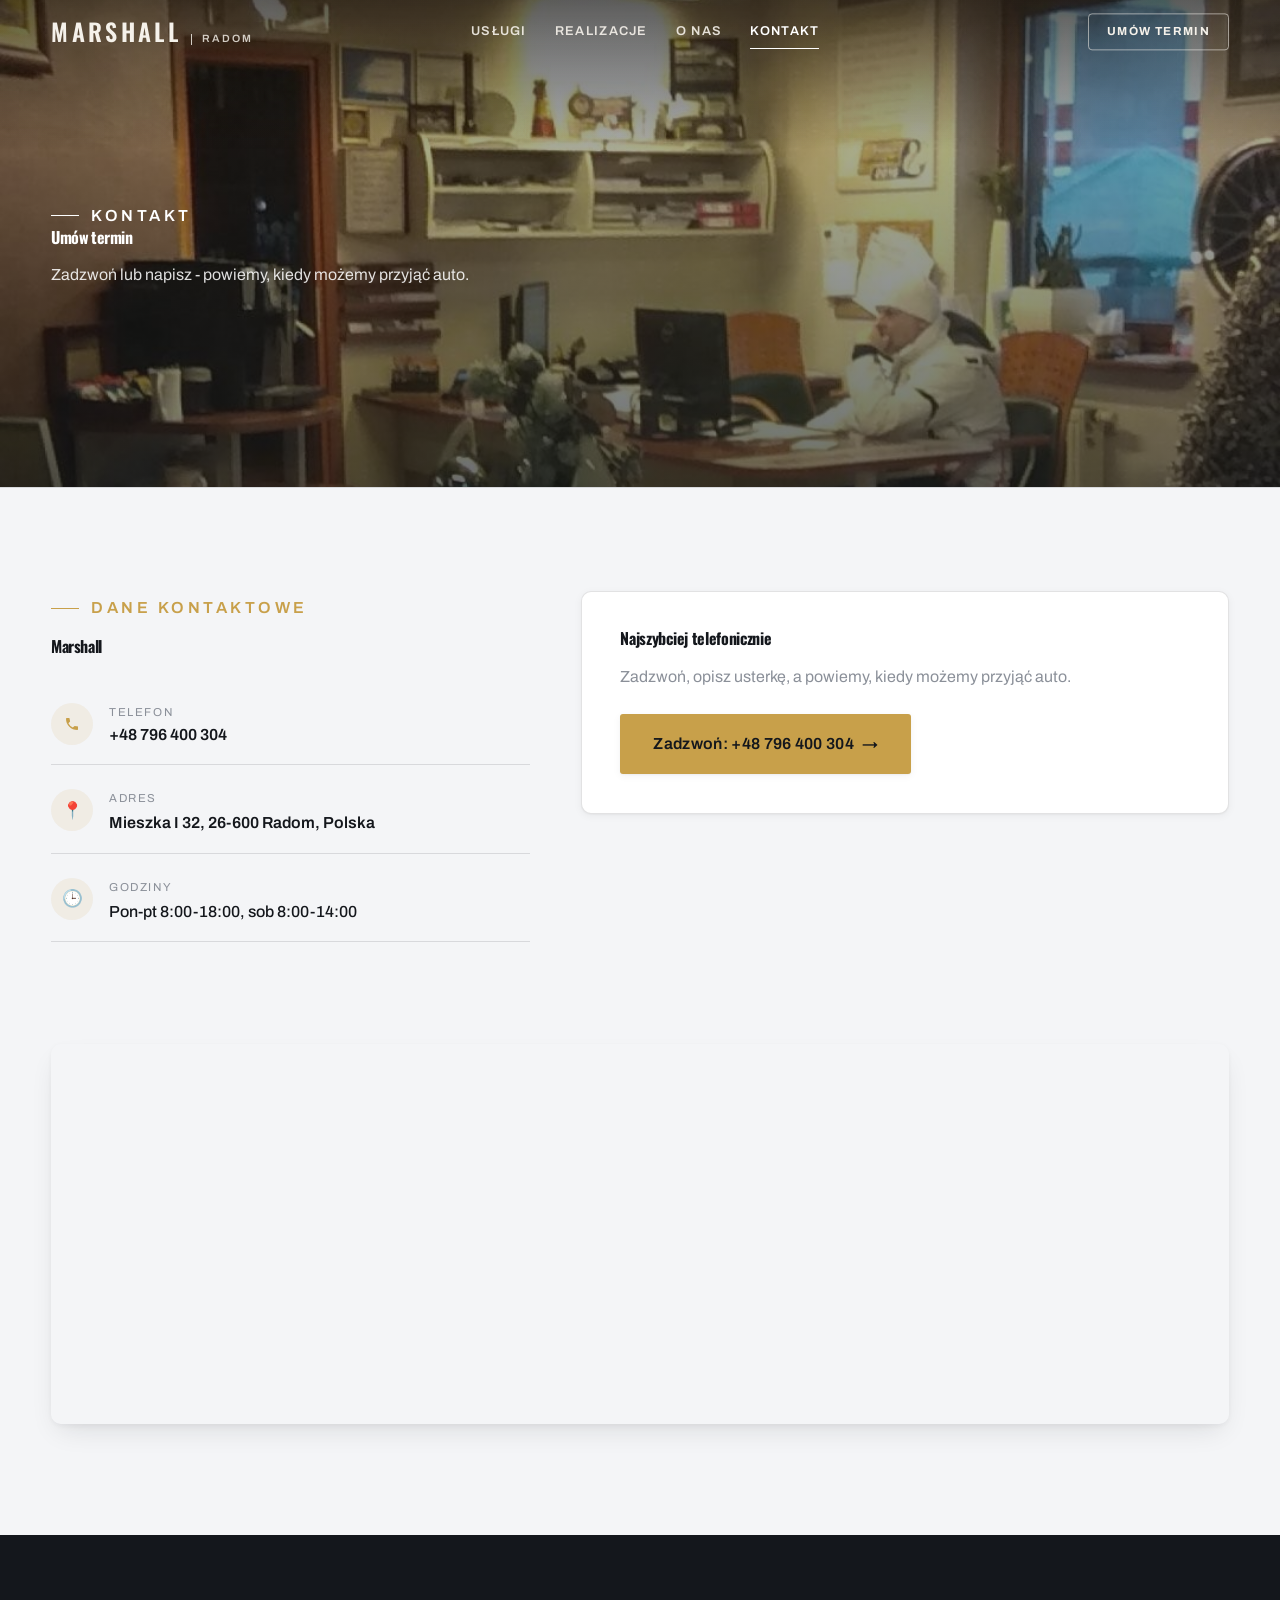
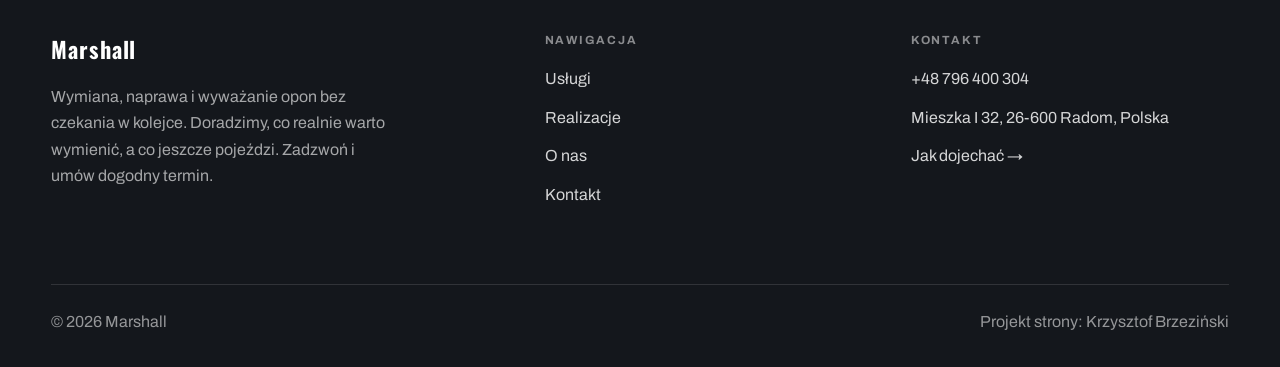
==== commit cfd398b1: "Podniesiona jakość treści: usunięto przecieki z innych branż (studio, pełna krasa, rozmowa i pomiar)" ====
--- a/kontakt.html
+++ b/kontakt.html
@@ -27,11 +27,11 @@
 </header>
 
 <section class="pagehead">
-  <img src="img/g1.jpg" alt="Marshall - Porozmawiajmy o Twoim projekcie">
+  <img src="img/g4.jpg" alt="Marshall - Umów termin">
   <div class="wrap">
     <span class="eyebrow">Kontakt</span>
-    <h1>Porozmawiajmy o Twoim projekcie</h1>
-    <p>Odpowiemy na pytania i przygotujemy wycenę.</p>
+    <h1>Umów termin</h1>
+    <p>Zadzwoń lub napisz - powiemy, kiedy możemy przyjąć auto.</p>
   </div>
 </section>
 <section>
@@ -42,13 +42,13 @@
       <div class="info-list">
         <div class="info-row"><div class="ic"><svg class="ico-tel" width="16" height="16" viewBox="0 0 24 24" fill="none" aria-hidden="true"><path d="M6.6 10.8a15.5 15.5 0 0 0 6.6 6.6l2.2-2.2a1 1 0 0 1 1-.24 11.4 11.4 0 0 0 3.6.58 1 1 0 0 1 1 1V20a1 1 0 0 1-1 1A17 17 0 0 1 3 4a1 1 0 0 1 1-1h3.5a1 1 0 0 1 1 1c0 1.25.2 2.46.58 3.6a1 1 0 0 1-.25 1l-2.23 2.2Z" fill="currentColor"/></svg></div><div><div class="lbl">Telefon</div><a class="val" href="tel:+48796400304">+48 796 400 304</a></div></div>
         <div class="info-row"><div class="ic">📍</div><div><div class="lbl">Adres</div><div class="val">Mieszka I 32, 26-600 Radom, Polska</div></div></div>
-        <div class="info-row"><div class="ic">🕒</div><div><div class="lbl">Godziny</div><div class="val" style="font-weight:500">Zapraszamy poniedziałek-sobota (szczegóły niżej)</div></div></div>
+        <div class="info-row"><div class="ic">🕒</div><div><div class="lbl">Godziny</div><div class="val" style="font-weight:500">Pon-pt 8:00-18:00, sob 8:00-14:00</div></div></div>
       </div>
     </div>
     <div class="reveal">
       <div class="form">
         <h3 style="margin-bottom:var(--space-4)">Najszybciej telefonicznie</h3>
-        <p class="muted" style="margin-bottom:var(--space-5)">Zadzwoń, opisz pomysł, a my powiemy, co i jak. Bez zobowiązań.</p>
+        <p class="muted" style="margin-bottom:var(--space-5)">Zadzwoń, opisz usterkę, a powiemy, kiedy możemy przyjąć auto.</p>
         <a href="tel:+48796400304" class="btn btn-accent" style="justify-content:center">Zadzwoń: +48 796 400 304 <span class="arr">→</span></a>
       </div>
     </div>
--- a/assets/styles.css
+++ b/assets/styles.css
@@ -531,6 +531,15 @@
 
 /* === sticky-reserve: brass z ciemnym tekstem (kontrast) === */
 .sticky-reserve .sr-book{color:#14171c}
+
+/* === OPINIE (realne recenzje Google) - dodane dla rodziny auto === */
+.opinie{padding-block:var(--space-9);background:var(--bg)}
+.opinie .head{margin-bottom:var(--space-2)}
+.opinie-grid{display:grid;grid-template-columns:repeat(auto-fit,minmax(16rem,1fr));gap:var(--space-6);margin-top:var(--space-8)}
+.op-card{margin:0;background:var(--paper);border:1px solid var(--line);border-radius:var(--r-md);padding:var(--space-6);display:flex;flex-direction:column;gap:var(--space-3);box-shadow:0 1px 2px rgba(0,0,0,.04)}
+.op-star{color:var(--accent-d,var(--accent));letter-spacing:.1em;font-size:.95rem}
+.op-card blockquote{margin:0;color:var(--ink-soft);font-size:var(--text-base);line-height:1.6}
+.op-autor{font-family:var(--font-display);font-weight:700;color:var(--ink);font-size:.95rem}
 
 /* === NAV NOBU (silnik): auto === */
 .nav{position:fixed;left:0;right:0;backdrop-filter:none;border-bottom:1px solid transparent;z-index:100;transition:transform .35s var(--ease),background .35s ease,box-shadow .35s ease}
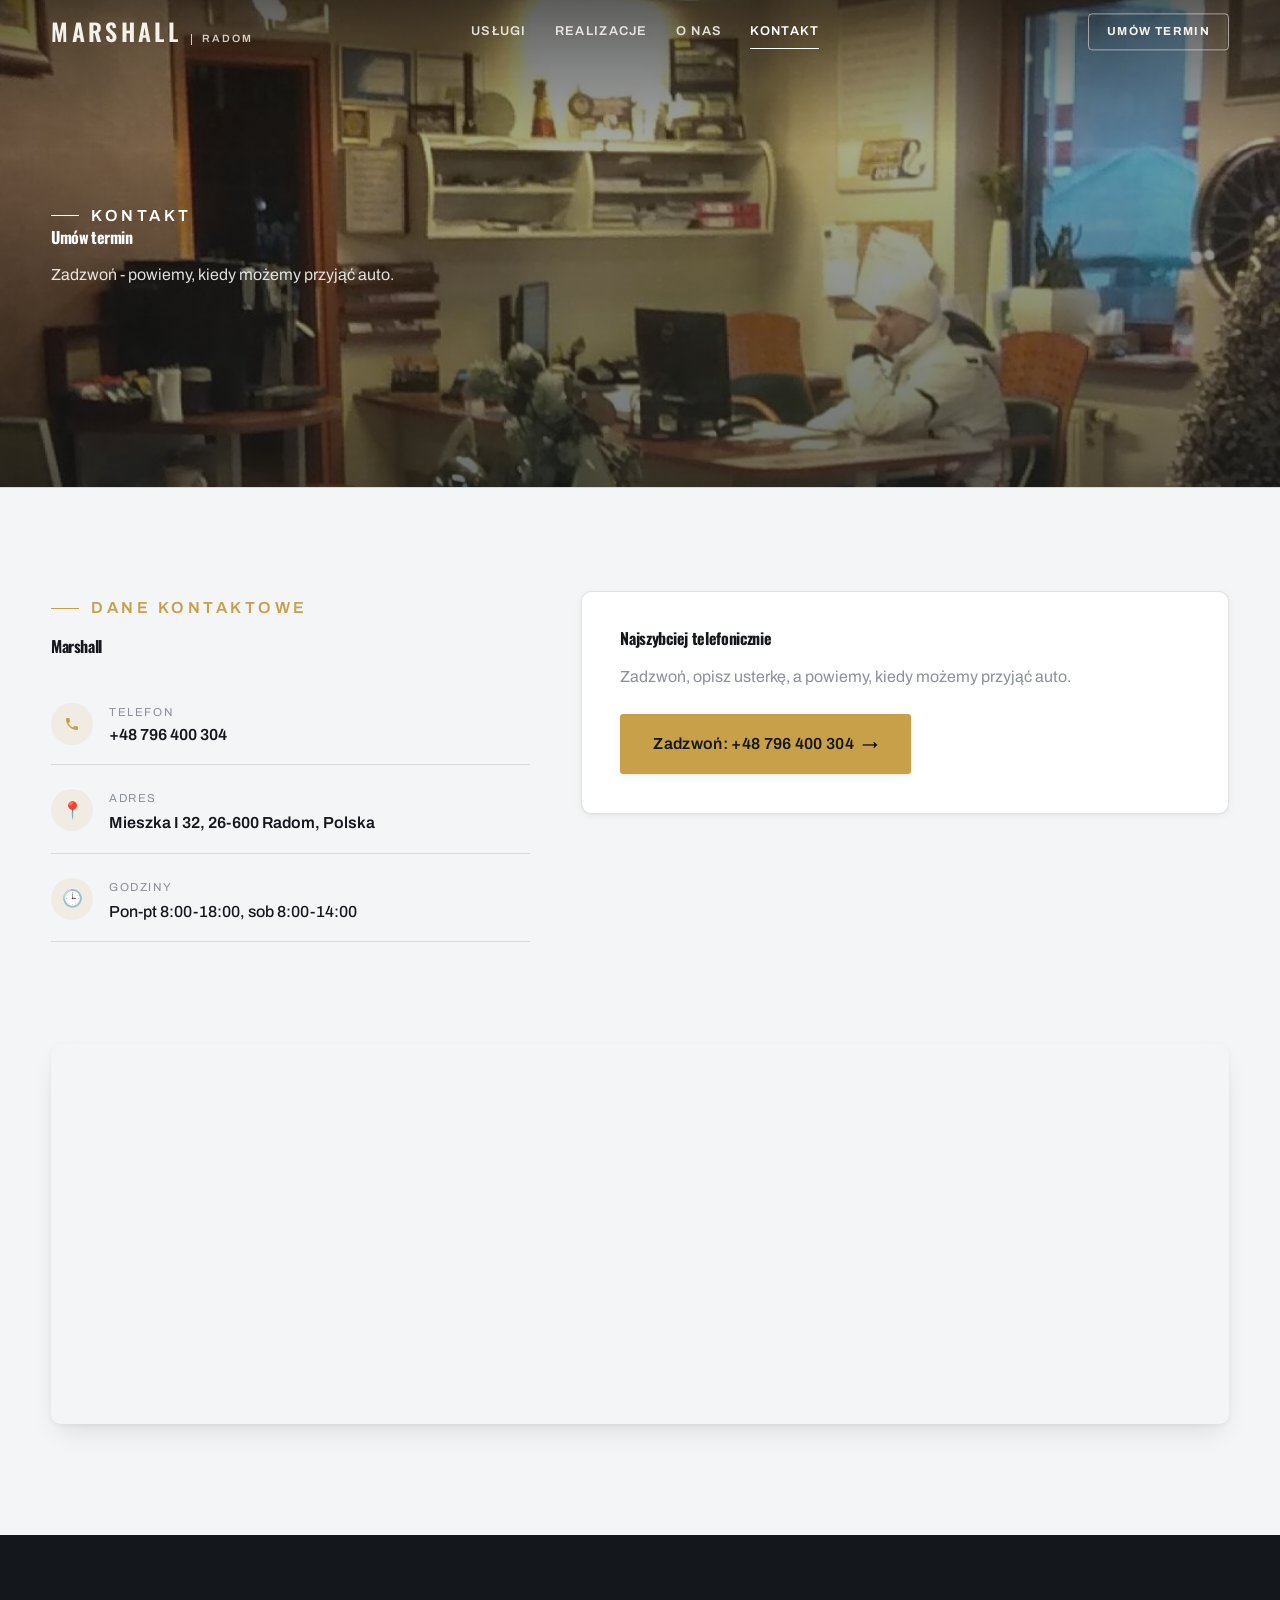
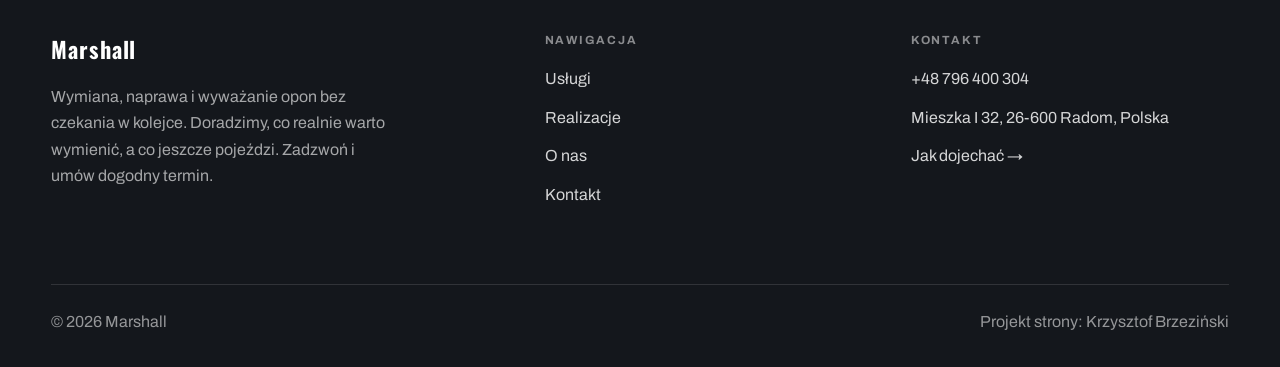
==== commit 5a358d86: "Popraw reliktowe kanały kontaktu i nagłówek realizacji Usunięto wzmianki o umawianiu online i pisani" ====
--- a/kontakt.html
+++ b/kontakt.html
@@ -31,7 +31,7 @@
   <div class="wrap">
     <span class="eyebrow">Kontakt</span>
     <h1>Umów termin</h1>
-    <p>Zadzwoń lub napisz - powiemy, kiedy możemy przyjąć auto.</p>
+    <p>Zadzwoń - powiemy, kiedy możemy przyjąć auto.</p>
   </div>
 </section>
 <section>
